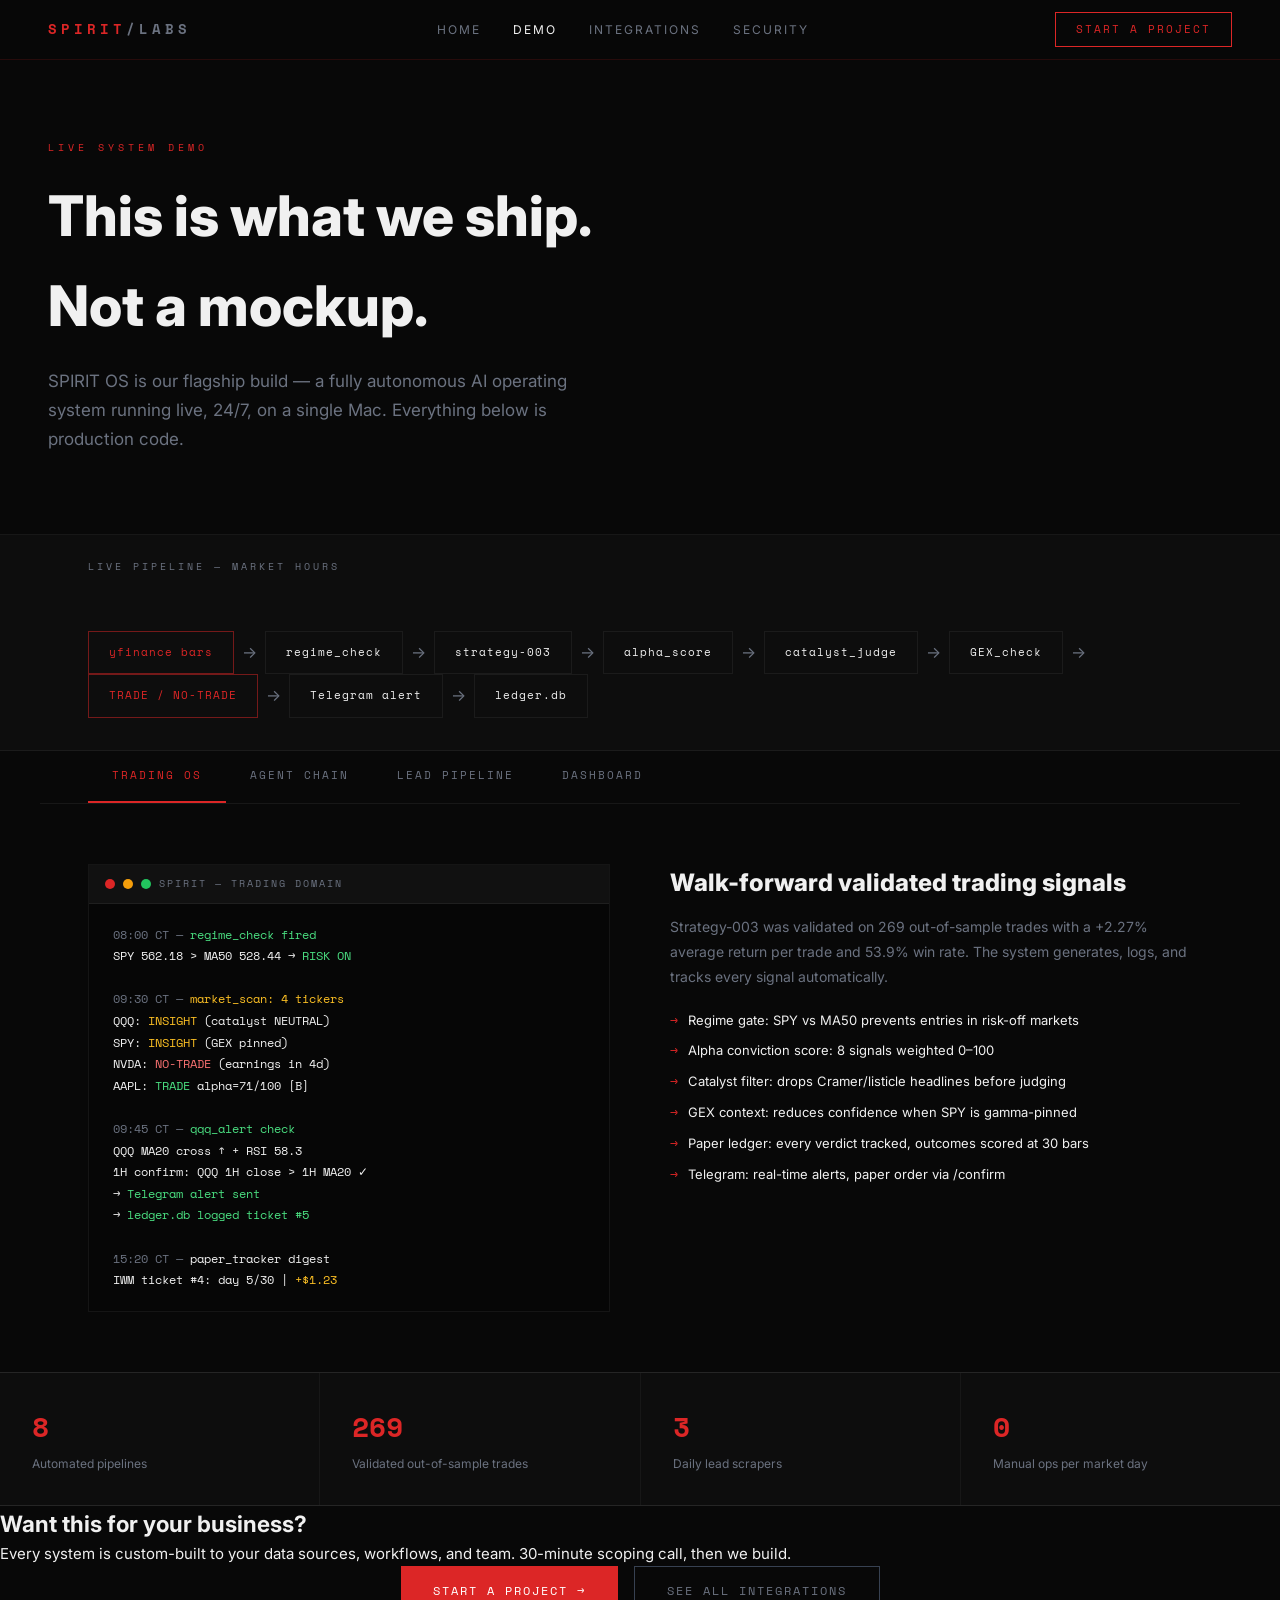
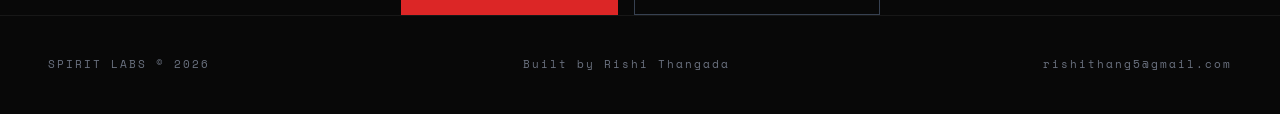
==== demo.html @ 6dc9f374 "initial build: SPIRIT Labs demo site — 4 pages, full design system - index.html: hero, services grid" ====
<!DOCTYPE html>
<html lang="en">
<head>
<meta charset="utf-8">
<title>Live Demo — SPIRIT Labs</title>
<meta name="viewport" content="width=device-width, initial-scale=1">
<link rel="stylesheet" href="shared.css">
<style>
.page-hero { padding: 140px 48px 80px; border-bottom: 1px solid var(--border2); }
.page-hero h1 { font-size: clamp(32px,5vw,56px); font-weight: 800; margin-bottom: 16px; }

/* Demo showcase */
.demo-tabs { display: flex; border-bottom: 1px solid var(--border2); max-width: 1200px; margin: 0 auto; padding: 0 48px; }
.demo-tab { padding: 16px 24px; font-family: var(--mono); font-size: 11px; letter-spacing: 2px; color: var(--muted); cursor: pointer; border-bottom: 2px solid transparent; transition: all .2s; text-transform: uppercase; }
.demo-tab:hover { color: var(--text); }
.demo-tab.active { color: var(--accent); border-bottom-color: var(--accent); }

.demo-panel { display: none; padding: 60px 48px; max-width: 1200px; margin: 0 auto; }
.demo-panel.active { display: grid; grid-template-columns: 1fr 1fr; gap: 60px; align-items: start; }

.demo-screen {
  background: #060606; border: 1px solid var(--border2);
  font-family: var(--mono); font-size: 12px; line-height: 1.8; overflow: hidden;
}
.screen-bar { background: #111; padding: 10px 16px; border-bottom: 1px solid var(--border2); display: flex; align-items: center; gap: 8px; font-size: 10px; color: var(--muted); letter-spacing: 2px; }
.dot { width: 10px; height: 10px; border-radius: 50%; }
.d-red{background:#dc2626;} .d-amber{background:#f59e0b;} .d-green{background:#22c55e;}
.screen-body { padding: 20px 24px; min-height: 280px; }
.s-red   { color: #f87171; }
.s-green { color: #4ade80; }
.s-amber { color: #fbbf24; }
.s-blue  { color: #60a5fa; }
.s-gray  { color: #6b7280; }
.s-white { color: #f0f0f0; }

.demo-copy h3 { font-size: 24px; font-weight: 800; margin-bottom: 12px; }
.demo-copy p  { font-size: 14px; color: var(--muted); line-height: 1.8; margin-bottom: 20px; }
.demo-points  { list-style: none; display: flex; flex-direction: column; gap: 10px; }
.demo-points li { font-size: 13px; display: flex; gap: 10px; align-items: start; }
.demo-points li::before { content: '→'; color: var(--accent); flex-shrink: 0; font-family: var(--mono); }

/* Stats row */
.stats-row { display: grid; grid-template-columns: repeat(4,1fr); gap: 1px; background: var(--border2); border-top: 1px solid var(--border2); border-bottom: 1px solid var(--border2); }
.stat-block { background: var(--surface); padding: 32px; }
.stat-n { font-family: var(--mono); font-size: 28px; font-weight: 700; color: var(--accent); margin-bottom: 4px; }
.stat-l { font-size: 12px; color: var(--muted); }

/* Pipeline viz */
.pipeline { display: flex; align-items: center; gap: 0; flex-wrap: wrap; padding: 32px 48px; max-width: 1200px; margin: 0 auto; }
.pipe-node { background: var(--surface); border: 1px solid var(--border2); padding: 12px 20px; font-family: var(--mono); font-size: 11px; color: var(--text); letter-spacing: 1px; white-space: nowrap; }
.pipe-node.accent { border-color: rgba(220,38,38,0.5); color: var(--accent); }
.pipe-arrow { color: var(--muted); padding: 0 8px; font-size: 16px; }

@media (max-width:900px) {
  .demo-panel.active { grid-template-columns: 1fr; }
  .stats-row { grid-template-columns: repeat(2,1fr); }
  .pipeline { gap: 8px; }
  .pipe-arrow { display:none; }
}
</style>
</head>
<body>

<nav class="topnav">
  <div class="nav-logo">SPIRIT<span>/LABS</span></div>
  <div class="nav-links">
    <a href="index.html">Home</a>
    <a href="demo.html" class="active">Demo</a>
    <a href="integrations.html">Integrations</a>
    <a href="security.html">Security</a>
  </div>
  <a href="mailto:rishithang5@gmail.com" class="nav-cta">Start a Project</a>
</nav>

<div class="page-hero">
  <div style="max-width:1200px; margin:0 auto;">
    <p class="section-label">Live System Demo</p>
    <h1>This is what we ship.<br>Not a mockup.</h1>
    <p style="font-size:17px;color:var(--muted);max-width:540px;line-height:1.7;">
      SPIRIT OS is our flagship build — a fully autonomous AI operating system running live, 24/7, on a single Mac. Everything below is production code.
    </p>
  </div>
</div>

<!-- Pipeline viz -->
<div style="border-bottom:1px solid var(--border2); background:var(--surface);">
  <div style="max-width:1200px; margin:0 auto; padding:24px 48px; font-family:var(--mono); font-size:10px; letter-spacing:3px; color:var(--muted);">LIVE PIPELINE — MARKET HOURS</div>
  <div class="pipeline">
    <div class="pipe-node accent">yfinance bars</div>
    <div class="pipe-arrow">→</div>
    <div class="pipe-node">regime_check</div>
    <div class="pipe-arrow">→</div>
    <div class="pipe-node">strategy-003</div>
    <div class="pipe-arrow">→</div>
    <div class="pipe-node">alpha_score</div>
    <div class="pipe-arrow">→</div>
    <div class="pipe-node">catalyst_judge</div>
    <div class="pipe-arrow">→</div>
    <div class="pipe-node">GEX_check</div>
    <div class="pipe-arrow">→</div>
    <div class="pipe-node accent">TRADE / NO-TRADE</div>
    <div class="pipe-arrow">→</div>
    <div class="pipe-node">Telegram alert</div>
    <div class="pipe-arrow">→</div>
    <div class="pipe-node">ledger.db</div>
  </div>
</div>

<!-- Tab navigation -->
<div class="demo-tabs">
  <div class="demo-tab active" onclick="showTab('trading')">Trading OS</div>
  <div class="demo-tab" onclick="showTab('agents')">Agent Chain</div>
  <div class="demo-tab" onclick="showTab('leads')">Lead Pipeline</div>
  <div class="demo-tab" onclick="showTab('dashboard')">Dashboard</div>
</div>

<!-- TRADING TAB -->
<div id="tab-trading" class="demo-panel active">
  <div class="demo-screen">
    <div class="screen-bar"><div class="dot d-red"></div><div class="dot d-amber"></div><div class="dot d-green"></div><span>SPIRIT — TRADING DOMAIN</span></div>
    <div class="screen-body">
      <div><span class="s-gray">08:00 CT —</span> <span class="s-green">regime_check fired</span></div>
      <div><span class="s-gray">         </span> SPY 562.18 &gt; MA50 528.44 → <span class="s-green">RISK ON</span></div>
      <div>&nbsp;</div>
      <div><span class="s-gray">09:30 CT —</span> <span class="s-amber">market_scan: 4 tickers</span></div>
      <div><span class="s-gray">         </span> QQQ: <span class="s-amber">INSIGHT</span> (catalyst NEUTRAL)</div>
      <div><span class="s-gray">         </span> SPY: <span class="s-amber">INSIGHT</span> (GEX pinned)</div>
      <div><span class="s-gray">         </span> NVDA: <span class="s-red">NO-TRADE</span> (earnings in 4d)</div>
      <div><span class="s-gray">         </span> AAPL: <span class="s-green">TRADE</span> alpha=71/100 [B]</div>
      <div>&nbsp;</div>
      <div><span class="s-gray">09:45 CT —</span> <span class="s-green">qqq_alert check</span></div>
      <div><span class="s-gray">         </span> QQQ MA20 cross ↑ + RSI 58.3</div>
      <div><span class="s-gray">         </span> 1H confirm: QQQ 1H close &gt; 1H MA20 ✓</div>
      <div><span class="s-gray">         </span> → <span class="s-green">Telegram alert sent</span></div>
      <div><span class="s-gray">         </span> → <span class="s-green">ledger.db logged ticket #5</span></div>
      <div>&nbsp;</div>
      <div><span class="s-gray">15:20 CT —</span> paper_tracker digest</div>
      <div><span class="s-gray">         </span> IWM ticket #4: day 5/30 | <span class="s-amber">+$1.23</span></div>
    </div>
  </div>
  <div class="demo-copy">
    <h3>Walk-forward validated trading signals</h3>
    <p>Strategy-003 was validated on 269 out-of-sample trades with a +2.27% average return per trade and 53.9% win rate. The system generates, logs, and tracks every signal automatically.</p>
    <ul class="demo-points">
      <li>Regime gate: SPY vs MA50 prevents entries in risk-off markets</li>
      <li>Alpha conviction score: 8 signals weighted 0–100</li>
      <li>Catalyst filter: drops Cramer/listicle headlines before judging</li>
      <li>GEX context: reduces confidence when SPY is gamma-pinned</li>
      <li>Paper ledger: every verdict tracked, outcomes scored at 30 bars</li>
      <li>Telegram: real-time alerts, paper order via /confirm</li>
    </ul>
  </div>
</div>

<!-- AGENTS TAB -->
<div id="tab-agents" class="demo-panel">
  <div class="demo-screen">
    <div class="screen-bar"><div class="dot d-red"></div><div class="dot d-amber"></div><div class="dot d-green"></div><span>ops.py — AGENT DISPATCH</span></div>
    <div class="screen-body">
      <div><span class="s-blue">&gt; /ops</span> <span class="s-white">research: who is buying AI infrastructure in Austin</span></div>
      <div>&nbsp;</div>
      <div><span class="s-gray">routing →</span> <span class="s-amber">research agent</span></div>
      <div><span class="s-gray">backend →</span> <span class="s-green">Ollama llama3.2</span> (fast/cheap)</div>
      <div><span class="s-gray">skill   →</span> prompts/skills/research.md loaded</div>
      <div><span class="s-gray">status  →</span> running...</div>
      <div>&nbsp;</div>
      <div><span class="s-green">done</span> in 4.2s → <span class="s-gray">logs/2026-06-23.jsonl</span></div>
      <div><span class="s-gray">saved  →</span> Obsidian/SPIRIT/Daily/2026-06-23.md</div>
      <div>&nbsp;</div>
      <div><span class="s-blue">&gt; /idea</span> <span class="s-white">AAPL momentum check</span></div>
      <div>&nbsp;</div>
      <div><span class="s-gray">routing →</span> <span class="s-amber">trading agent</span></div>
      <div><span class="s-gray">backend →</span> <span class="s-red">Claude Sonnet</span> (heavy reasoning)</div>
      <div><span class="s-gray">         </span> Codex fallback ready</div>
      <div><span class="s-gray">verdict →</span> <span class="s-green">TRADE</span> alpha=71 [B] regime=ON</div>
      <div><span class="s-gray">         </span> <span class="s-green">Telegram alert dispatched</span></div>
    </div>
  </div>
  <div class="demo-copy">
    <h3>Multi-model agent orchestration</h3>
    <p>ops.py routes every task to the right model automatically — cheap and fast for bulk work, powerful reasoning for complex decisions. Every run is logged and visible in SPIRIT.</p>
    <ul class="demo-points">
      <li>Auto-classification: research / trading / code / summarize / content</li>
      <li>Model chain: Ollama → Gemini → Codex → Claude (cost-optimized)</li>
      <li>Skill files: CEO-mindset prompts loaded fresh per agent run</li>
      <li>Full observability: routing → running → done/failed in real time</li>
      <li>Obsidian sync: every output appended to your vault automatically</li>
      <li>Telegram interface: run any agent from your phone</li>
    </ul>
  </div>
</div>

<!-- LEADS TAB -->
<div id="tab-leads" class="demo-panel">
  <div class="demo-screen">
    <div class="screen-bar"><div class="dot d-red"></div><div class="dot d-amber"></div><div class="dot d-green"></div><span>leads pipeline — daily 06:00</span></div>
    <div class="screen-body">
      <div><span class="s-gray">06:00 —</span> <span class="s-amber">reddit_leads.py</span></div>
      <div><span class="s-gray">        </span> r/forhire RSS → <span class="s-green">13 filtered</span> (excl. For Hire)</div>
      <div><span class="s-gray">        </span> top lead: [Hiring] TikTok automation — score 20/30</div>
      <div>&nbsp;</div>
      <div><span class="s-gray">06:03 —</span> <span class="s-amber">hn_leads.py</span></div>
      <div><span class="s-gray">        </span> HN Algolia → 8 posts scanned → <span class="s-green">2 saved</span></div>
      <div>&nbsp;</div>
      <div><span class="s-gray">06:06 —</span> <span class="s-amber">upwork_leads.py</span></div>
      <div><span class="s-gray">        </span> WWR RSS → 48 leads → <span class="s-green">22/30 top score</span></div>
      <div><span class="s-gray">        </span> Lemon.io | Senior React Full-stack Developer</div>
      <div>&nbsp;</div>
      <div><span class="s-gray">06:10 —</span> leads.db updated: <span class="s-green">+27 new entries</span></div>
      <div><span class="s-gray">        </span> Telegram digest sent → 3 warm leads flagged</div>
      <div>&nbsp;</div>
      <div><span class="s-gray">status →</span> <span class="s-green">27 scored</span> | <span class="s-amber">3 parked</span> | 0 dupes</div>
      <div><span class="s-gray">        </span> next run: tomorrow 06:00</div>
    </div>
  </div>
  <div class="demo-copy">
    <h3>Automated lead intelligence, zero manual work</h3>
    <p>Three scrapers run daily at 6am, pull buyer-intent posts from Reddit, HN, and WWR, score them 0-30, and surface warm leads in your Telegram before market open.</p>
    <ul class="demo-points">
      <li>Reddit RSS: r/forhire [Hiring] posts, job-seeker filtered</li>
      <li>HN Algolia: Freelancer/Hiring threads, tech founder leads</li>
      <li>WeWorkRemotely: companies posting for AI/automation roles</li>
      <li>Score 0-30: fit × urgency × reach, minimum threshold 15</li>
      <li>SQLite ledger: all leads tracked with status and draft paths</li>
      <li>Outreach drafts: generated but never sent without confirmation</li>
    </ul>
  </div>
</div>

<!-- DASHBOARD TAB -->
<div id="tab-dashboard" class="demo-panel">
  <div class="demo-screen">
    <div class="screen-bar"><div class="dot d-red"></div><div class="dot d-amber"></div><div class="dot d-green"></div><span>localhost:8766 — SPIRIT OS</span></div>
    <div class="screen-body">
      <div style="text-align:center; padding:12px 0; font-size:11px; color:var(--accent); letter-spacing:4px;">SPIRIT OS v2 — IMPERIAL COMMAND</div>
      <div style="text-align:center; font-size:10px; color:var(--muted); letter-spacing:3px; margin-bottom:16px;">Three.js WebGL · Death Star + Star Destroyer scene</div>
      <div style="display:grid; grid-template-columns:repeat(3,1fr); gap:8px; font-size:10px; font-family:var(--mono); margin-bottom:12px;">
        <div style="background:#111;padding:8px;border:1px solid #1f1f1f;"><div style="color:var(--accent)">TRADING</div><div style="color:#4ade80">ACTIVE</div></div>
        <div style="background:#111;padding:8px;border:1px solid #1f1f1f;"><div style="color:var(--accent)">BUSINESS</div><div style="color:#4ade80">ACTIVE</div></div>
        <div style="background:#111;padding:8px;border:1px solid #1f1f1f;"><div style="color:var(--accent)">RESEARCH</div><div style="color:#4ade80">ACTIVE</div></div>
        <div style="background:#111;padding:8px;border:1px solid #1f1f1f;"><div style="color:var(--accent)">PRODUCTIVITY</div><div style="color:#4ade80">ACTIVE</div></div>
        <div style="background:#111;padding:8px;border:1px solid #1f1f1f;"><div style="color:var(--accent)">CONTENT</div><div style="color:#6b7280">SCAFFOLD</div></div>
        <div style="background:#111;padding:8px;border:1px solid #1f1f1f;"><div style="color:var(--accent)">SOCIAL</div><div style="color:#6b7280">SCAFFOLD</div></div>
      </div>
      <div style="font-size:10px;color:var(--muted);">Click any ship → drill into domain page</div>
      <div style="font-size:10px;color:var(--muted);">Live data: Finnhub · Alpaca · yfinance · Gmail · Calendar</div>
    </div>
  </div>
  <div class="demo-copy">
    <h3>One dashboard. Every data source.</h3>
    <p>SPIRIT's 3D command center connects trading, business, research, and productivity into a single live view. Each node drills into a dedicated domain page with real data.</p>
    <ul class="demo-points">
      <li>Three.js WebGL scene with interactive ship nodes</li>
      <li>Click ship → full domain page (trading chart, lead table, news feed)</li>
      <li>Live data polling: 20-second refresh on market data</li>
      <li>SPIRIT design system: #080808 / #dc2626 / monospace</li>
      <li>Background scheduler: 6 automated jobs, no cron needed</li>
      <li>macOS launchd: auto-restarts on boot, always-on</li>
    </ul>
  </div>
</div>

<!-- Stats -->
<div class="stats-row">
  <div class="stat-block"><div class="stat-n">8</div><div class="stat-l">Automated pipelines</div></div>
  <div class="stat-block"><div class="stat-n">269</div><div class="stat-l">Validated out-of-sample trades</div></div>
  <div class="stat-block"><div class="stat-n">3</div><div class="stat-l">Daily lead scrapers</div></div>
  <div class="stat-block"><div class="stat-n">0</div><div class="stat-l">Manual ops per market day</div></div>
</div>

<div class="cta-block">
  <h2>Want this for your business?</h2>
  <p>Every system is custom-built to your data sources, workflows, and team. 30-minute scoping call, then we build.</p>
  <div style="display:flex;gap:16px;justify-content:center;flex-wrap:wrap;">
    <a href="mailto:rishithang5@gmail.com" class="btn-primary">Start a Project &rarr;</a>
    <a href="integrations.html" class="btn-ghost">See All Integrations</a>
  </div>
</div>

<footer class="sitefooter">
  <span>SPIRIT LABS &copy; 2026</span>
  <span>Built by <a href="https://rishithangada.github.io" target="_blank">Rishi Thangada</a></span>
  <span><a href="mailto:rishithang5@gmail.com">rishithang5@gmail.com</a></span>
</footer>

<script>
function showTab(name) {
  document.querySelectorAll('.demo-tab').forEach(t => t.classList.remove('active'));
  document.querySelectorAll('.demo-panel').forEach(p => p.classList.remove('active'));
  event.target.classList.add('active');
  document.getElementById('tab-' + name).classList.add('active');
}
</script>
</body>
</html>
---- shared.css ----
@import url('https://fonts.googleapis.com/css2?family=Space+Mono:ital,wght@0,400;0,700;1,400&family=Inter:wght@400;500;600;700;800&display=swap');

*, *::before, *::after { margin: 0; padding: 0; box-sizing: border-box; }

:root {
  --bg:       #080808;
  --surface:  #0d0d0d;
  --surface2: #111111;
  --accent:   #dc2626;
  --accent2:  #ef4444;
  --deep:     #7f1d1d;
  --text:     #f0f0f0;
  --muted:    #6b7280;
  --dim:      #374151;
  --border:   rgba(220,38,38,0.15);
  --border2:  rgba(255,255,255,0.06);
  --pos:      #16a34a;
  --amber:    #d97706;
  --mono:     'Space Mono', 'SF Mono', monospace;
  --sans:     'Inter', system-ui, sans-serif;
}

html { scroll-behavior: smooth; }
body { background: var(--bg); color: var(--text); font-family: var(--sans); font-size: 15px; line-height: 1.6; -webkit-font-smoothing: antialiased; }
a { color: inherit; text-decoration: none; }
img { display: block; max-width: 100%; }

/* ── Nav ── */
nav.topnav {
  position: fixed; top: 0; left: 0; right: 0; z-index: 100;
  display: flex; align-items: center; justify-content: space-between;
  padding: 0 48px; height: 60px;
  background: rgba(8,8,8,0.9);
  backdrop-filter: blur(12px);
  border-bottom: 1px solid var(--border);
}
.nav-logo {
  font-family: var(--mono); font-size: 14px; font-weight: 700;
  letter-spacing: 4px; color: var(--accent);
}
.nav-logo span { color: var(--muted); }
.nav-links { display: flex; align-items: center; gap: 32px; }
.nav-links a { font-size: 12px; letter-spacing: 2px; color: var(--muted); text-transform: uppercase; transition: color .2s; }
.nav-links a:hover, .nav-links a.active { color: var(--text); }
.nav-cta {
  font-family: var(--mono); font-size: 11px; letter-spacing: 2px;
  padding: 8px 20px; border: 1px solid var(--accent); color: var(--accent);
  background: transparent; cursor: pointer; transition: all .2s; text-transform: uppercase;
}
.nav-cta:hover { background: var(--accent); color: #fff; }

/* ── Buttons ── */
.btn-primary {
  display: inline-flex; align-items: center; gap: 8px;
  font-family: var(--mono); font-size: 12px; letter-spacing: 2px; text-transform: uppercase;
  padding: 14px 32px; background: var(--accent); color: #fff; border: none; cursor: pointer;
  transition: background .2s;
}
.btn-primary:hover { background: var(--accent2); }
.btn-ghost {
  display: inline-flex; align-items: center; gap: 8px;
  font-family: var(--mono); font-size: 12px; letter-spacing: 2px; text-transform: uppercase;
  padding: 14px 32px; background: transparent; color: var(--muted); border: 1px solid var(--dim);
  cursor: pointer; transition: all .2s;
}
.btn-ghost:hover { border-color: var(--accent); color: var(--accent); }

/* ── Section commons ── */
.section { padding: 100px 48px; max-width: 1200px; margin: 0 auto; }
.section-label { font-family: var(--mono); font-size: 10px; letter-spacing: 4px; color: var(--accent); text-transform: uppercase; margin-bottom: 16px; }
.section-title { font-size: 40px; font-weight: 800; line-height: 1.15; color: var(--text); margin-bottom: 16px; }
.section-sub { font-size: 16px; color: var(--muted); max-width: 560px; line-height: 1.7; }

/* ── Cards ── */
.card {
  background: var(--surface); border: 1px solid var(--border2);
  padding: 32px; transition: border-color .2s;
}
.card:hover { border-color: var(--border); }
.card-label { font-family: var(--mono); font-size: 9px; letter-spacing: 3px; color: var(--accent); text-transform: uppercase; margin-bottom: 12px; }
.card-title { font-size: 18px; font-weight: 700; margin-bottom: 10px; }
.card-body { font-size: 14px; color: var(--muted); line-height: 1.7; }

/* ── Tag chips ── */
.tag {
  display: inline-block; font-family: var(--mono); font-size: 10px; letter-spacing: 1px;
  padding: 3px 10px; border: 1px solid var(--border2); color: var(--muted);
}
.tag.red   { border-color: rgba(220,38,38,0.4); color: var(--accent); }
.tag.green { border-color: rgba(22,163,74,0.4); color: var(--pos); }
.tag.amber { border-color: rgba(215,119,6,0.4);  color: var(--amber); }

/* ── Divider ── */
.divider { border: none; border-top: 1px solid var(--border2); margin: 0; }

/* ── Footer ── */
footer.sitefooter {
  border-top: 1px solid var(--border2); padding: 40px 48px;
  display: flex; align-items: center; justify-content: space-between;
  font-family: var(--mono); font-size: 11px; color: var(--muted); letter-spacing: 2px;
}
footer.sitefooter a:hover { color: var(--accent); }

/* ── Glow pulse ── */
@keyframes glow-pulse { 0%,100%{box-shadow:0 0 20px rgba(220,38,38,0.2)} 50%{box-shadow:0 0 40px rgba(220,38,38,0.5)} }
@keyframes blink { 0%,100%{opacity:1} 50%{opacity:.4} }

.live-dot {
  display: inline-block; width: 7px; height: 7px; border-radius: 50%;
  background: var(--pos); box-shadow: 0 0 6px var(--pos); animation: blink 1.8s ease-in-out infinite;
  vertical-align: middle; margin-right: 6px;
}

/* ── Code block ── */
.code-block {
  background: #0a0a0a; border: 1px solid var(--border2); border-left: 3px solid var(--accent);
  padding: 20px 24px; font-family: var(--mono); font-size: 12px; color: #ccc;
  line-height: 1.8; overflow-x: auto;
}
.code-block .c-red   { color: var(--accent); }
.code-block .c-green { color: #4ade80; }
.code-block .c-amber { color: #fbbf24; }
.code-block .c-gray  { color: var(--muted); }

/* ── Responsive ── */
@media (max-width: 768px) {
  nav.topnav { padding: 0 20px; }
  .nav-links { display: none; }
  .section { padding: 80px 20px; }
  .section-title { font-size: 28px; }
  footer.sitefooter { flex-direction: column; gap: 12px; text-align: center; }
}
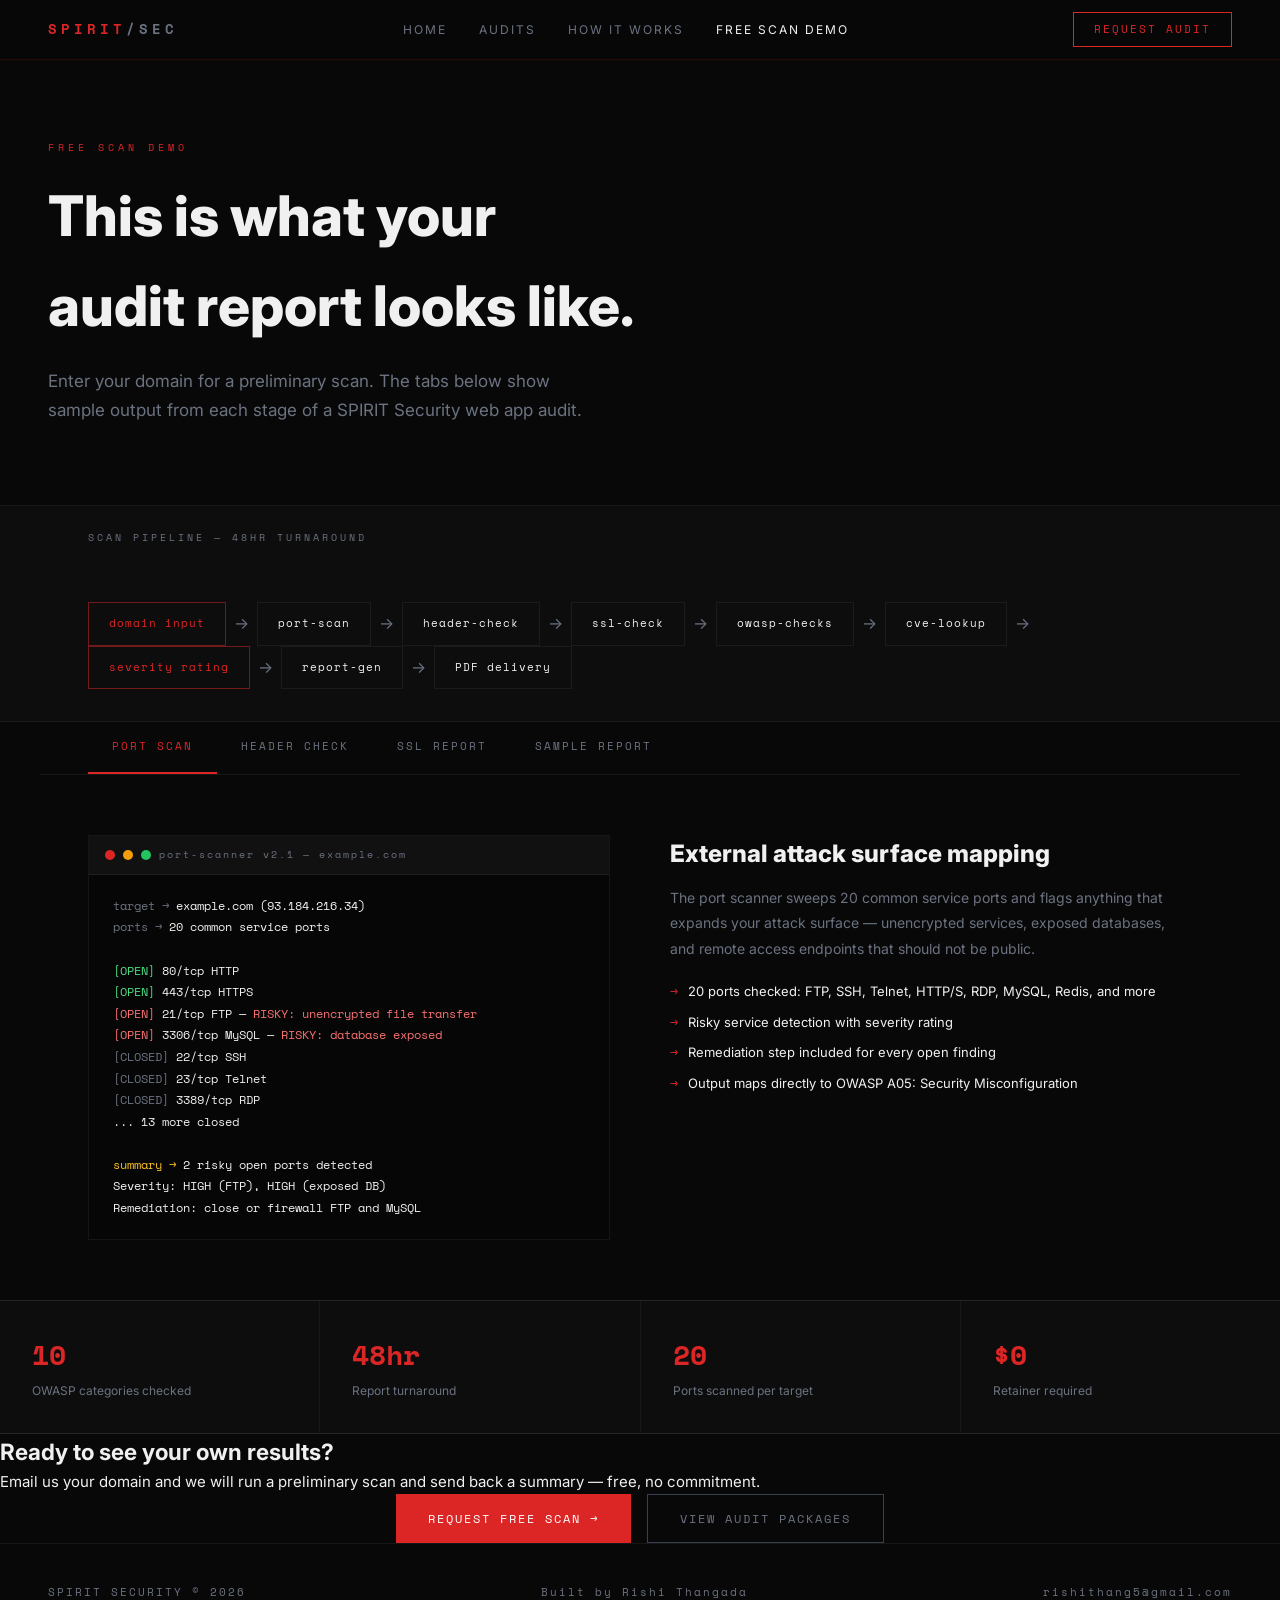
==== commit 987d666d: "rebrand: SPIRIT Security cybersec auditing company" ====
--- a/demo.html
+++ b/demo.html
@@ -2,7 +2,7 @@
 <html lang="en">
 <head>
 <meta charset="utf-8">
-<title>Live Demo — SPIRIT Labs</title>
+<title>Free Scan Demo — SPIRIT Security</title>
 <meta name="viewport" content="width=device-width, initial-scale=1">
 <link rel="stylesheet" href="shared.css">
 <style>
@@ -62,223 +62,209 @@
 <body>
 
 <nav class="topnav">
-  <div class="nav-logo">SPIRIT<span>/LABS</span></div>
+  <div class="nav-logo">SPIRIT<span>/SEC</span></div>
   <div class="nav-links">
     <a href="index.html">Home</a>
-    <a href="demo.html" class="active">Demo</a>
-    <a href="integrations.html">Integrations</a>
-    <a href="security.html">Security</a>
-  </div>
-  <a href="mailto:rishithang5@gmail.com" class="nav-cta">Start a Project</a>
+    <a href="security.html">Audits</a>
+    <a href="integrations.html">How It Works</a>
+    <a href="demo.html" class="active">Free Scan Demo</a>
+  </div>
+  <a href="mailto:rishithang5@gmail.com" class="nav-cta">Request Audit</a>
 </nav>
 
 <div class="page-hero">
   <div style="max-width:1200px; margin:0 auto;">
-    <p class="section-label">Live System Demo</p>
-    <h1>This is what we ship.<br>Not a mockup.</h1>
+    <p class="section-label">Free Scan Demo</p>
+    <h1>This is what your<br>audit report looks like.</h1>
     <p style="font-size:17px;color:var(--muted);max-width:540px;line-height:1.7;">
-      SPIRIT OS is our flagship build — a fully autonomous AI operating system running live, 24/7, on a single Mac. Everything below is production code.
+      Enter your domain for a preliminary scan. The tabs below show sample output from each stage of a SPIRIT Security web app audit.
     </p>
   </div>
 </div>
 
 <!-- Pipeline viz -->
 <div style="border-bottom:1px solid var(--border2); background:var(--surface);">
-  <div style="max-width:1200px; margin:0 auto; padding:24px 48px; font-family:var(--mono); font-size:10px; letter-spacing:3px; color:var(--muted);">LIVE PIPELINE — MARKET HOURS</div>
+  <div style="max-width:1200px; margin:0 auto; padding:24px 48px; font-family:var(--mono); font-size:10px; letter-spacing:3px; color:var(--muted);">SCAN PIPELINE — 48HR TURNAROUND</div>
   <div class="pipeline">
-    <div class="pipe-node accent">yfinance bars</div>
-    <div class="pipe-arrow">→</div>
-    <div class="pipe-node">regime_check</div>
-    <div class="pipe-arrow">→</div>
-    <div class="pipe-node">strategy-003</div>
-    <div class="pipe-arrow">→</div>
-    <div class="pipe-node">alpha_score</div>
-    <div class="pipe-arrow">→</div>
-    <div class="pipe-node">catalyst_judge</div>
-    <div class="pipe-arrow">→</div>
-    <div class="pipe-node">GEX_check</div>
-    <div class="pipe-arrow">→</div>
-    <div class="pipe-node accent">TRADE / NO-TRADE</div>
-    <div class="pipe-arrow">→</div>
-    <div class="pipe-node">Telegram alert</div>
-    <div class="pipe-arrow">→</div>
-    <div class="pipe-node">ledger.db</div>
+    <div class="pipe-node accent">domain input</div>
+    <div class="pipe-arrow">→</div>
+    <div class="pipe-node">port-scan</div>
+    <div class="pipe-arrow">→</div>
+    <div class="pipe-node">header-check</div>
+    <div class="pipe-arrow">→</div>
+    <div class="pipe-node">ssl-check</div>
+    <div class="pipe-arrow">→</div>
+    <div class="pipe-node">owasp-checks</div>
+    <div class="pipe-arrow">→</div>
+    <div class="pipe-node">cve-lookup</div>
+    <div class="pipe-arrow">→</div>
+    <div class="pipe-node accent">severity rating</div>
+    <div class="pipe-arrow">→</div>
+    <div class="pipe-node">report-gen</div>
+    <div class="pipe-arrow">→</div>
+    <div class="pipe-node">PDF delivery</div>
   </div>
 </div>
 
 <!-- Tab navigation -->
 <div class="demo-tabs">
-  <div class="demo-tab active" onclick="showTab('trading')">Trading OS</div>
-  <div class="demo-tab" onclick="showTab('agents')">Agent Chain</div>
-  <div class="demo-tab" onclick="showTab('leads')">Lead Pipeline</div>
-  <div class="demo-tab" onclick="showTab('dashboard')">Dashboard</div>
-</div>
-
-<!-- TRADING TAB -->
-<div id="tab-trading" class="demo-panel active">
-  <div class="demo-screen">
-    <div class="screen-bar"><div class="dot d-red"></div><div class="dot d-amber"></div><div class="dot d-green"></div><span>SPIRIT — TRADING DOMAIN</span></div>
-    <div class="screen-body">
-      <div><span class="s-gray">08:00 CT —</span> <span class="s-green">regime_check fired</span></div>
-      <div><span class="s-gray">         </span> SPY 562.18 &gt; MA50 528.44 → <span class="s-green">RISK ON</span></div>
-      <div>&nbsp;</div>
-      <div><span class="s-gray">09:30 CT —</span> <span class="s-amber">market_scan: 4 tickers</span></div>
-      <div><span class="s-gray">         </span> QQQ: <span class="s-amber">INSIGHT</span> (catalyst NEUTRAL)</div>
-      <div><span class="s-gray">         </span> SPY: <span class="s-amber">INSIGHT</span> (GEX pinned)</div>
-      <div><span class="s-gray">         </span> NVDA: <span class="s-red">NO-TRADE</span> (earnings in 4d)</div>
-      <div><span class="s-gray">         </span> AAPL: <span class="s-green">TRADE</span> alpha=71/100 [B]</div>
-      <div>&nbsp;</div>
-      <div><span class="s-gray">09:45 CT —</span> <span class="s-green">qqq_alert check</span></div>
-      <div><span class="s-gray">         </span> QQQ MA20 cross ↑ + RSI 58.3</div>
-      <div><span class="s-gray">         </span> 1H confirm: QQQ 1H close &gt; 1H MA20 ✓</div>
-      <div><span class="s-gray">         </span> → <span class="s-green">Telegram alert sent</span></div>
-      <div><span class="s-gray">         </span> → <span class="s-green">ledger.db logged ticket #5</span></div>
-      <div>&nbsp;</div>
-      <div><span class="s-gray">15:20 CT —</span> paper_tracker digest</div>
-      <div><span class="s-gray">         </span> IWM ticket #4: day 5/30 | <span class="s-amber">+$1.23</span></div>
-    </div>
-  </div>
-  <div class="demo-copy">
-    <h3>Walk-forward validated trading signals</h3>
-    <p>Strategy-003 was validated on 269 out-of-sample trades with a +2.27% average return per trade and 53.9% win rate. The system generates, logs, and tracks every signal automatically.</p>
-    <ul class="demo-points">
-      <li>Regime gate: SPY vs MA50 prevents entries in risk-off markets</li>
-      <li>Alpha conviction score: 8 signals weighted 0–100</li>
-      <li>Catalyst filter: drops Cramer/listicle headlines before judging</li>
-      <li>GEX context: reduces confidence when SPY is gamma-pinned</li>
-      <li>Paper ledger: every verdict tracked, outcomes scored at 30 bars</li>
-      <li>Telegram: real-time alerts, paper order via /confirm</li>
-    </ul>
-  </div>
-</div>
-
-<!-- AGENTS TAB -->
-<div id="tab-agents" class="demo-panel">
-  <div class="demo-screen">
-    <div class="screen-bar"><div class="dot d-red"></div><div class="dot d-amber"></div><div class="dot d-green"></div><span>ops.py — AGENT DISPATCH</span></div>
-    <div class="screen-body">
-      <div><span class="s-blue">&gt; /ops</span> <span class="s-white">research: who is buying AI infrastructure in Austin</span></div>
-      <div>&nbsp;</div>
-      <div><span class="s-gray">routing →</span> <span class="s-amber">research agent</span></div>
-      <div><span class="s-gray">backend →</span> <span class="s-green">Ollama llama3.2</span> (fast/cheap)</div>
-      <div><span class="s-gray">skill   →</span> prompts/skills/research.md loaded</div>
-      <div><span class="s-gray">status  →</span> running...</div>
-      <div>&nbsp;</div>
-      <div><span class="s-green">done</span> in 4.2s → <span class="s-gray">logs/2026-06-23.jsonl</span></div>
-      <div><span class="s-gray">saved  →</span> Obsidian/SPIRIT/Daily/2026-06-23.md</div>
-      <div>&nbsp;</div>
-      <div><span class="s-blue">&gt; /idea</span> <span class="s-white">AAPL momentum check</span></div>
-      <div>&nbsp;</div>
-      <div><span class="s-gray">routing →</span> <span class="s-amber">trading agent</span></div>
-      <div><span class="s-gray">backend →</span> <span class="s-red">Claude Sonnet</span> (heavy reasoning)</div>
-      <div><span class="s-gray">         </span> Codex fallback ready</div>
-      <div><span class="s-gray">verdict →</span> <span class="s-green">TRADE</span> alpha=71 [B] regime=ON</div>
-      <div><span class="s-gray">         </span> <span class="s-green">Telegram alert dispatched</span></div>
-    </div>
-  </div>
-  <div class="demo-copy">
-    <h3>Multi-model agent orchestration</h3>
-    <p>ops.py routes every task to the right model automatically — cheap and fast for bulk work, powerful reasoning for complex decisions. Every run is logged and visible in SPIRIT.</p>
-    <ul class="demo-points">
-      <li>Auto-classification: research / trading / code / summarize / content</li>
-      <li>Model chain: Ollama → Gemini → Codex → Claude (cost-optimized)</li>
-      <li>Skill files: CEO-mindset prompts loaded fresh per agent run</li>
-      <li>Full observability: routing → running → done/failed in real time</li>
-      <li>Obsidian sync: every output appended to your vault automatically</li>
-      <li>Telegram interface: run any agent from your phone</li>
-    </ul>
-  </div>
-</div>
-
-<!-- LEADS TAB -->
-<div id="tab-leads" class="demo-panel">
-  <div class="demo-screen">
-    <div class="screen-bar"><div class="dot d-red"></div><div class="dot d-amber"></div><div class="dot d-green"></div><span>leads pipeline — daily 06:00</span></div>
-    <div class="screen-body">
-      <div><span class="s-gray">06:00 —</span> <span class="s-amber">reddit_leads.py</span></div>
-      <div><span class="s-gray">        </span> r/forhire RSS → <span class="s-green">13 filtered</span> (excl. For Hire)</div>
-      <div><span class="s-gray">        </span> top lead: [Hiring] TikTok automation — score 20/30</div>
-      <div>&nbsp;</div>
-      <div><span class="s-gray">06:03 —</span> <span class="s-amber">hn_leads.py</span></div>
-      <div><span class="s-gray">        </span> HN Algolia → 8 posts scanned → <span class="s-green">2 saved</span></div>
-      <div>&nbsp;</div>
-      <div><span class="s-gray">06:06 —</span> <span class="s-amber">upwork_leads.py</span></div>
-      <div><span class="s-gray">        </span> WWR RSS → 48 leads → <span class="s-green">22/30 top score</span></div>
-      <div><span class="s-gray">        </span> Lemon.io | Senior React Full-stack Developer</div>
-      <div>&nbsp;</div>
-      <div><span class="s-gray">06:10 —</span> leads.db updated: <span class="s-green">+27 new entries</span></div>
-      <div><span class="s-gray">        </span> Telegram digest sent → 3 warm leads flagged</div>
-      <div>&nbsp;</div>
-      <div><span class="s-gray">status →</span> <span class="s-green">27 scored</span> | <span class="s-amber">3 parked</span> | 0 dupes</div>
-      <div><span class="s-gray">        </span> next run: tomorrow 06:00</div>
-    </div>
-  </div>
-  <div class="demo-copy">
-    <h3>Automated lead intelligence, zero manual work</h3>
-    <p>Three scrapers run daily at 6am, pull buyer-intent posts from Reddit, HN, and WWR, score them 0-30, and surface warm leads in your Telegram before market open.</p>
-    <ul class="demo-points">
-      <li>Reddit RSS: r/forhire [Hiring] posts, job-seeker filtered</li>
-      <li>HN Algolia: Freelancer/Hiring threads, tech founder leads</li>
-      <li>WeWorkRemotely: companies posting for AI/automation roles</li>
-      <li>Score 0-30: fit × urgency × reach, minimum threshold 15</li>
-      <li>SQLite ledger: all leads tracked with status and draft paths</li>
-      <li>Outreach drafts: generated but never sent without confirmation</li>
-    </ul>
-  </div>
-</div>
-
-<!-- DASHBOARD TAB -->
-<div id="tab-dashboard" class="demo-panel">
-  <div class="demo-screen">
-    <div class="screen-bar"><div class="dot d-red"></div><div class="dot d-amber"></div><div class="dot d-green"></div><span>localhost:8766 — SPIRIT OS</span></div>
-    <div class="screen-body">
-      <div style="text-align:center; padding:12px 0; font-size:11px; color:var(--accent); letter-spacing:4px;">SPIRIT OS v2 — IMPERIAL COMMAND</div>
-      <div style="text-align:center; font-size:10px; color:var(--muted); letter-spacing:3px; margin-bottom:16px;">Three.js WebGL · Death Star + Star Destroyer scene</div>
-      <div style="display:grid; grid-template-columns:repeat(3,1fr); gap:8px; font-size:10px; font-family:var(--mono); margin-bottom:12px;">
-        <div style="background:#111;padding:8px;border:1px solid #1f1f1f;"><div style="color:var(--accent)">TRADING</div><div style="color:#4ade80">ACTIVE</div></div>
-        <div style="background:#111;padding:8px;border:1px solid #1f1f1f;"><div style="color:var(--accent)">BUSINESS</div><div style="color:#4ade80">ACTIVE</div></div>
-        <div style="background:#111;padding:8px;border:1px solid #1f1f1f;"><div style="color:var(--accent)">RESEARCH</div><div style="color:#4ade80">ACTIVE</div></div>
-        <div style="background:#111;padding:8px;border:1px solid #1f1f1f;"><div style="color:var(--accent)">PRODUCTIVITY</div><div style="color:#4ade80">ACTIVE</div></div>
-        <div style="background:#111;padding:8px;border:1px solid #1f1f1f;"><div style="color:var(--accent)">CONTENT</div><div style="color:#6b7280">SCAFFOLD</div></div>
-        <div style="background:#111;padding:8px;border:1px solid #1f1f1f;"><div style="color:var(--accent)">SOCIAL</div><div style="color:#6b7280">SCAFFOLD</div></div>
-      </div>
-      <div style="font-size:10px;color:var(--muted);">Click any ship → drill into domain page</div>
-      <div style="font-size:10px;color:var(--muted);">Live data: Finnhub · Alpaca · yfinance · Gmail · Calendar</div>
-    </div>
-  </div>
-  <div class="demo-copy">
-    <h3>One dashboard. Every data source.</h3>
-    <p>SPIRIT's 3D command center connects trading, business, research, and productivity into a single live view. Each node drills into a dedicated domain page with real data.</p>
-    <ul class="demo-points">
-      <li>Three.js WebGL scene with interactive ship nodes</li>
-      <li>Click ship → full domain page (trading chart, lead table, news feed)</li>
-      <li>Live data polling: 20-second refresh on market data</li>
-      <li>SPIRIT design system: #080808 / #dc2626 / monospace</li>
-      <li>Background scheduler: 6 automated jobs, no cron needed</li>
-      <li>macOS launchd: auto-restarts on boot, always-on</li>
+  <div class="demo-tab active" onclick="showTab('portscan')">Port Scan</div>
+  <div class="demo-tab" onclick="showTab('headers')">Header Check</div>
+  <div class="demo-tab" onclick="showTab('ssl')">SSL Report</div>
+  <div class="demo-tab" onclick="showTab('report')">Sample Report</div>
+</div>
+
+<!-- PORT SCAN TAB -->
+<div id="tab-portscan" class="demo-panel active">
+  <div class="demo-screen">
+    <div class="screen-bar"><div class="dot d-red"></div><div class="dot d-amber"></div><div class="dot d-green"></div><span>port-scanner v2.1 — example.com</span></div>
+    <div class="screen-body">
+      <div><span class="s-gray">target  →</span> <span class="s-white">example.com (93.184.216.34)</span></div>
+      <div><span class="s-gray">ports   →</span> 20 common service ports</div>
+      <div>&nbsp;</div>
+      <div><span class="s-green">[OPEN]  </span> 80/tcp   HTTP</div>
+      <div><span class="s-green">[OPEN]  </span> 443/tcp  HTTPS</div>
+      <div><span class="s-red">[OPEN]  </span> 21/tcp   FTP — <span class="s-red">RISKY: unencrypted file transfer</span></div>
+      <div><span class="s-red">[OPEN]  </span> 3306/tcp MySQL — <span class="s-red">RISKY: database exposed</span></div>
+      <div><span class="s-gray">[CLOSED]</span> 22/tcp   SSH</div>
+      <div><span class="s-gray">[CLOSED]</span> 23/tcp   Telnet</div>
+      <div><span class="s-gray">[CLOSED]</span> 3389/tcp RDP</div>
+      <div><span class="s-gray">         </span> ... 13 more closed</div>
+      <div>&nbsp;</div>
+      <div><span class="s-amber">summary →</span> 2 risky open ports detected</div>
+      <div><span class="s-amber">         </span> Severity: HIGH (FTP), HIGH (exposed DB)</div>
+      <div><span class="s-gray">         </span> Remediation: close or firewall FTP and MySQL</div>
+    </div>
+  </div>
+  <div class="demo-copy">
+    <h3>External attack surface mapping</h3>
+    <p>The port scanner sweeps 20 common service ports and flags anything that expands your attack surface — unencrypted services, exposed databases, and remote access endpoints that should not be public.</p>
+    <ul class="demo-points">
+      <li>20 ports checked: FTP, SSH, Telnet, HTTP/S, RDP, MySQL, Redis, and more</li>
+      <li>Risky service detection with severity rating</li>
+      <li>Remediation step included for every open finding</li>
+      <li>Output maps directly to OWASP A05: Security Misconfiguration</li>
+    </ul>
+  </div>
+</div>
+
+<!-- HEADER CHECK TAB -->
+<div id="tab-headers" class="demo-panel">
+  <div class="demo-screen">
+    <div class="screen-bar"><div class="dot d-red"></div><div class="dot d-amber"></div><div class="dot d-green"></div><span>header-inspector v3.0 — example.com</span></div>
+    <div class="screen-body">
+      <div><span class="s-gray">GET https://example.com/</span></div>
+      <div>&nbsp;</div>
+      <div><span class="s-green">[PASS]  </span> Strict-Transport-Security: max-age=31536000</div>
+      <div><span class="s-red">[FAIL]  </span> Content-Security-Policy: <span class="s-red">MISSING</span></div>
+      <div><span class="s-red">[FAIL]  </span> X-Frame-Options: <span class="s-red">MISSING — clickjacking risk</span></div>
+      <div><span class="s-amber">[WARN]  </span> X-Content-Type-Options: nosniff ✓</div>
+      <div><span class="s-red">[FAIL]  </span> Referrer-Policy: <span class="s-red">MISSING</span></div>
+      <div><span class="s-red">[FAIL]  </span> Permissions-Policy: <span class="s-red">MISSING</span></div>
+      <div><span class="s-green">[PASS]  </span> X-XSS-Protection: 1; mode=block</div>
+      <div>&nbsp;</div>
+      <div><span class="s-amber">score   →</span> <span class="s-amber">2/6 headers present</span></div>
+      <div><span class="s-amber">         </span> Severity: MEDIUM (missing CSP, X-Frame)</div>
+      <div><span class="s-gray">         </span> See report for header value recommendations</div>
+    </div>
+  </div>
+  <div class="demo-copy">
+    <h3>HTTP security header gap detection</h3>
+    <p>The header inspector checks every security-relevant HTTP response header and flags gaps. Missing or misconfigured headers are one of the easiest wins in web security — and one of the most commonly overlooked.</p>
+    <ul class="demo-points">
+      <li>CSP, HSTS, X-Frame-Options, Referrer-Policy, Permissions-Policy</li>
+      <li>Each finding includes the recommended header value</li>
+      <li>Score out of 6 for quick executive communication</li>
+      <li>Maps to OWASP A05: Security Misconfiguration</li>
+    </ul>
+  </div>
+</div>
+
+<!-- SSL TAB -->
+<div id="tab-ssl" class="demo-panel">
+  <div class="demo-screen">
+    <div class="screen-bar"><div class="dot d-red"></div><div class="dot d-amber"></div><div class="dot d-green"></div><span>ssl-checker v1.4 — example.com</span></div>
+    <div class="screen-body">
+      <div><span class="s-gray">host    →</span> example.com:443</div>
+      <div>&nbsp;</div>
+      <div><span class="s-green">[PASS]  </span> Certificate valid: DigiCert SHA2 Secure Server CA</div>
+      <div><span class="s-green">[PASS]  </span> Expiry: 2026-11-14 (138 days remaining)</div>
+      <div><span class="s-green">[PASS]  </span> Subject alt names: example.com, www.example.com</div>
+      <div><span class="s-green">[PASS]  </span> TLS 1.2 supported</div>
+      <div><span class="s-green">[PASS]  </span> TLS 1.3 supported</div>
+      <div><span class="s-red">[FAIL]  </span> TLS 1.0 enabled — <span class="s-red">deprecated, disable immediately</span></div>
+      <div><span class="s-amber">[WARN]  </span> Cipher: TLS_RSA_WITH_AES_128_CBC_SHA — <span class="s-amber">weak, prefer ECDHE</span></div>
+      <div>&nbsp;</div>
+      <div><span class="s-amber">grade   →</span> <span class="s-amber">B (TLS 1.0 degrades to B)</span></div>
+      <div><span class="s-gray">         </span> Disable TLS 1.0/1.1 in server config to reach A</div>
+    </div>
+  </div>
+  <div class="demo-copy">
+    <h3>TLS/SSL certificate and cipher review</h3>
+    <p>The SSL checker validates your certificate chain, checks expiry, and reviews the supported protocol versions and cipher suites. Outdated protocols like TLS 1.0 are still common and still exploitable.</p>
+    <ul class="demo-points">
+      <li>Certificate validity and expiry countdown</li>
+      <li>Supported protocol check: TLS 1.0, 1.1, 1.2, 1.3</li>
+      <li>Cipher suite review with specific remediation</li>
+      <li>Letter grade for quick executive communication</li>
+    </ul>
+  </div>
+</div>
+
+<!-- SAMPLE REPORT TAB -->
+<div id="tab-report" class="demo-panel">
+  <div class="demo-screen">
+    <div class="screen-bar"><div class="dot d-red"></div><div class="dot d-amber"></div><div class="dot d-green"></div><span>SPIRIT SECURITY — AUDIT REPORT (SAMPLE)</span></div>
+    <div class="screen-body">
+      <div><span class="s-gray">client  →</span> <span class="s-white">Your Company · example.com</span></div>
+      <div><span class="s-gray">scope   →</span> Web App Audit (Starter package)</div>
+      <div><span class="s-gray">date    →</span> 2026-06-29 · delivered in 48hr</div>
+      <div>&nbsp;</div>
+      <div><span class="s-gray">summary →</span> <span class="s-red">2 HIGH</span> &nbsp;<span class="s-amber">3 MEDIUM</span> &nbsp;<span class="s-green">4 LOW</span> &nbsp;2 INFO</div>
+      <div>&nbsp;</div>
+      <div><span class="s-red">[HIGH]  </span> FTP exposed on port 21 — close or firewall</div>
+      <div><span class="s-red">[HIGH]  </span> MySQL exposed on port 3306 — restrict to private network</div>
+      <div><span class="s-amber">[MED]   </span> Content-Security-Policy header missing</div>
+      <div><span class="s-amber">[MED]   </span> X-Frame-Options missing — clickjacking risk</div>
+      <div><span class="s-amber">[MED]   </span> TLS 1.0 still enabled — disable in server config</div>
+      <div><span class="s-green">[LOW]   </span> Referrer-Policy not set</div>
+      <div><span class="s-green">[LOW]   </span> Weak cipher suite in use (TLS_RSA_WITH_AES_128)</div>
+      <div>&nbsp;</div>
+      <div><span class="s-gray">next    →</span> Full remediation guide with config examples</div>
+      <div><span class="s-gray">        →</span> PDF exported · 10 pages</div>
+    </div>
+  </div>
+  <div class="demo-copy">
+    <h3>A report your team can actually act on.</h3>
+    <p>Every audit produces a branded PDF. Not a raw scanner dump — a structured document with an executive summary, every finding severity-rated, and a specific remediation step for each issue.</p>
+    <ul class="demo-points">
+      <li>Executive summary: total findings by severity</li>
+      <li>Each finding: description, severity, affected component, fix</li>
+      <li>OWASP category mapping for every applicable finding</li>
+      <li>Passing checks listed so your team knows what is working</li>
     </ul>
   </div>
 </div>
 
 <!-- Stats -->
 <div class="stats-row">
-  <div class="stat-block"><div class="stat-n">8</div><div class="stat-l">Automated pipelines</div></div>
-  <div class="stat-block"><div class="stat-n">269</div><div class="stat-l">Validated out-of-sample trades</div></div>
-  <div class="stat-block"><div class="stat-n">3</div><div class="stat-l">Daily lead scrapers</div></div>
-  <div class="stat-block"><div class="stat-n">0</div><div class="stat-l">Manual ops per market day</div></div>
+  <div class="stat-block"><div class="stat-n">10</div><div class="stat-l">OWASP categories checked</div></div>
+  <div class="stat-block"><div class="stat-n">48hr</div><div class="stat-l">Report turnaround</div></div>
+  <div class="stat-block"><div class="stat-n">20</div><div class="stat-l">Ports scanned per target</div></div>
+  <div class="stat-block"><div class="stat-n">$0</div><div class="stat-l">Retainer required</div></div>
 </div>
 
 <div class="cta-block">
-  <h2>Want this for your business?</h2>
-  <p>Every system is custom-built to your data sources, workflows, and team. 30-minute scoping call, then we build.</p>
+  <h2>Ready to see your own results?</h2>
+  <p>Email us your domain and we will run a preliminary scan and send back a summary — free, no commitment.</p>
   <div style="display:flex;gap:16px;justify-content:center;flex-wrap:wrap;">
-    <a href="mailto:rishithang5@gmail.com" class="btn-primary">Start a Project &rarr;</a>
-    <a href="integrations.html" class="btn-ghost">See All Integrations</a>
+    <a href="mailto:rishithang5@gmail.com" class="btn-primary">Request Free Scan &rarr;</a>
+    <a href="security.html" class="btn-ghost">View Audit Packages</a>
   </div>
 </div>
 
 <footer class="sitefooter">
-  <span>SPIRIT LABS &copy; 2026</span>
+  <span>SPIRIT SECURITY &copy; 2026</span>
   <span>Built by <a href="https://rishithangada.github.io" target="_blank">Rishi Thangada</a></span>
   <span><a href="mailto:rishithang5@gmail.com">rishithang5@gmail.com</a></span>
 </footer>
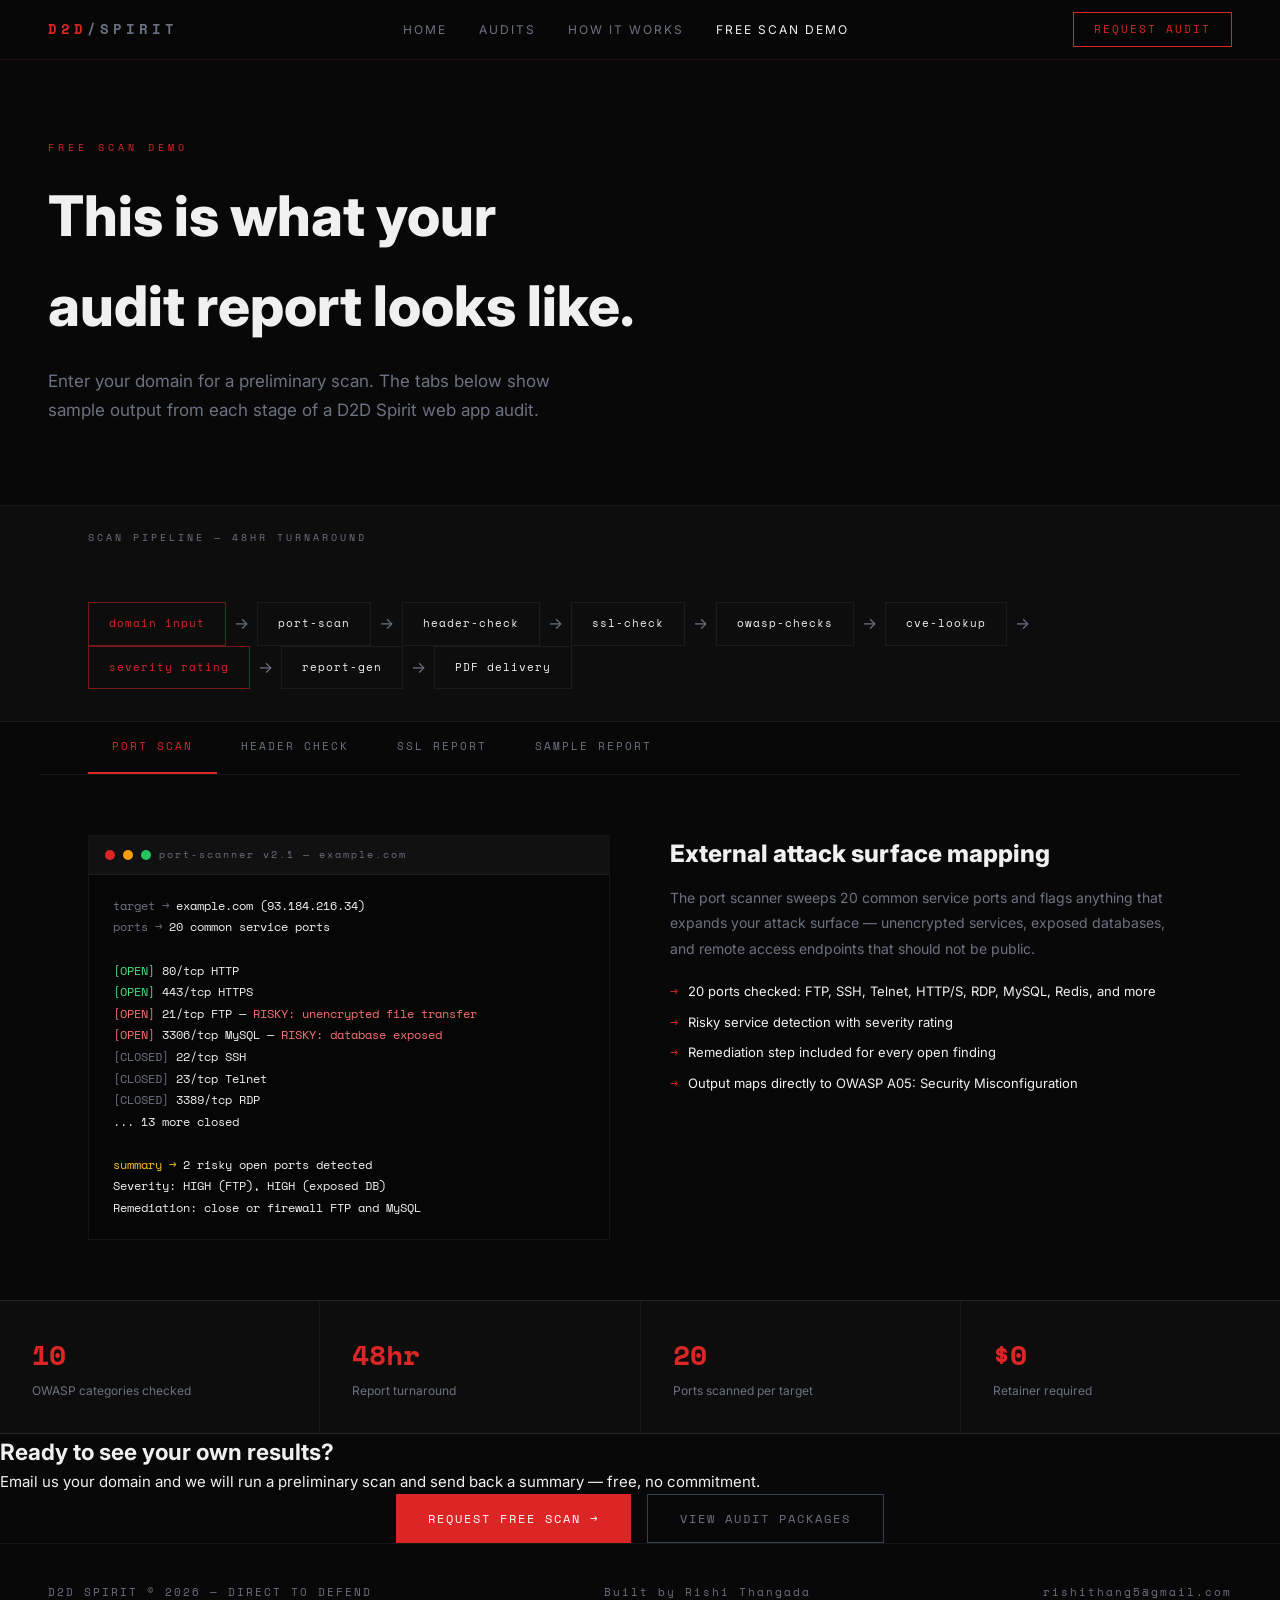
==== commit 3801add5: "D2D Spirit: shield logo, security score card, timestamp terminal, compare strip" ====
--- a/demo.html
+++ b/demo.html
@@ -2,7 +2,7 @@
 <html lang="en">
 <head>
 <meta charset="utf-8">
-<title>Free Scan Demo — SPIRIT Security</title>
+<title>Demo Scan — D2D Spirit | Direct to Defend</title>
 <meta name="viewport" content="width=device-width, initial-scale=1">
 <link rel="stylesheet" href="shared.css">
 <style>
@@ -62,7 +62,7 @@
 <body>
 
 <nav class="topnav">
-  <div class="nav-logo">SPIRIT<span>/SEC</span></div>
+  <div class="nav-logo">D2D<span>/SPIRIT</span></div>
   <div class="nav-links">
     <a href="index.html">Home</a>
     <a href="security.html">Audits</a>
@@ -77,7 +77,7 @@
     <p class="section-label">Free Scan Demo</p>
     <h1>This is what your<br>audit report looks like.</h1>
     <p style="font-size:17px;color:var(--muted);max-width:540px;line-height:1.7;">
-      Enter your domain for a preliminary scan. The tabs below show sample output from each stage of a SPIRIT Security web app audit.
+      Enter your domain for a preliminary scan. The tabs below show sample output from each stage of a D2D Spirit web app audit.
     </p>
   </div>
 </div>
@@ -214,7 +214,7 @@
 <!-- SAMPLE REPORT TAB -->
 <div id="tab-report" class="demo-panel">
   <div class="demo-screen">
-    <div class="screen-bar"><div class="dot d-red"></div><div class="dot d-amber"></div><div class="dot d-green"></div><span>SPIRIT SECURITY — AUDIT REPORT (SAMPLE)</span></div>
+    <div class="screen-bar"><div class="dot d-red"></div><div class="dot d-amber"></div><div class="dot d-green"></div><span>D2D SPIRIT — AUDIT REPORT (SAMPLE)</span></div>
     <div class="screen-body">
       <div><span class="s-gray">client  →</span> <span class="s-white">Your Company · example.com</span></div>
       <div><span class="s-gray">scope   →</span> Web App Audit (Starter package)</div>
@@ -264,7 +264,7 @@
 </div>
 
 <footer class="sitefooter">
-  <span>SPIRIT SECURITY &copy; 2026</span>
+  <span>D2D SPIRIT &copy; 2026 — DIRECT TO DEFEND</span>
   <span>Built by <a href="https://rishithangada.github.io" target="_blank">Rishi Thangada</a></span>
   <span><a href="mailto:rishithang5@gmail.com">rishithang5@gmail.com</a></span>
 </footer>
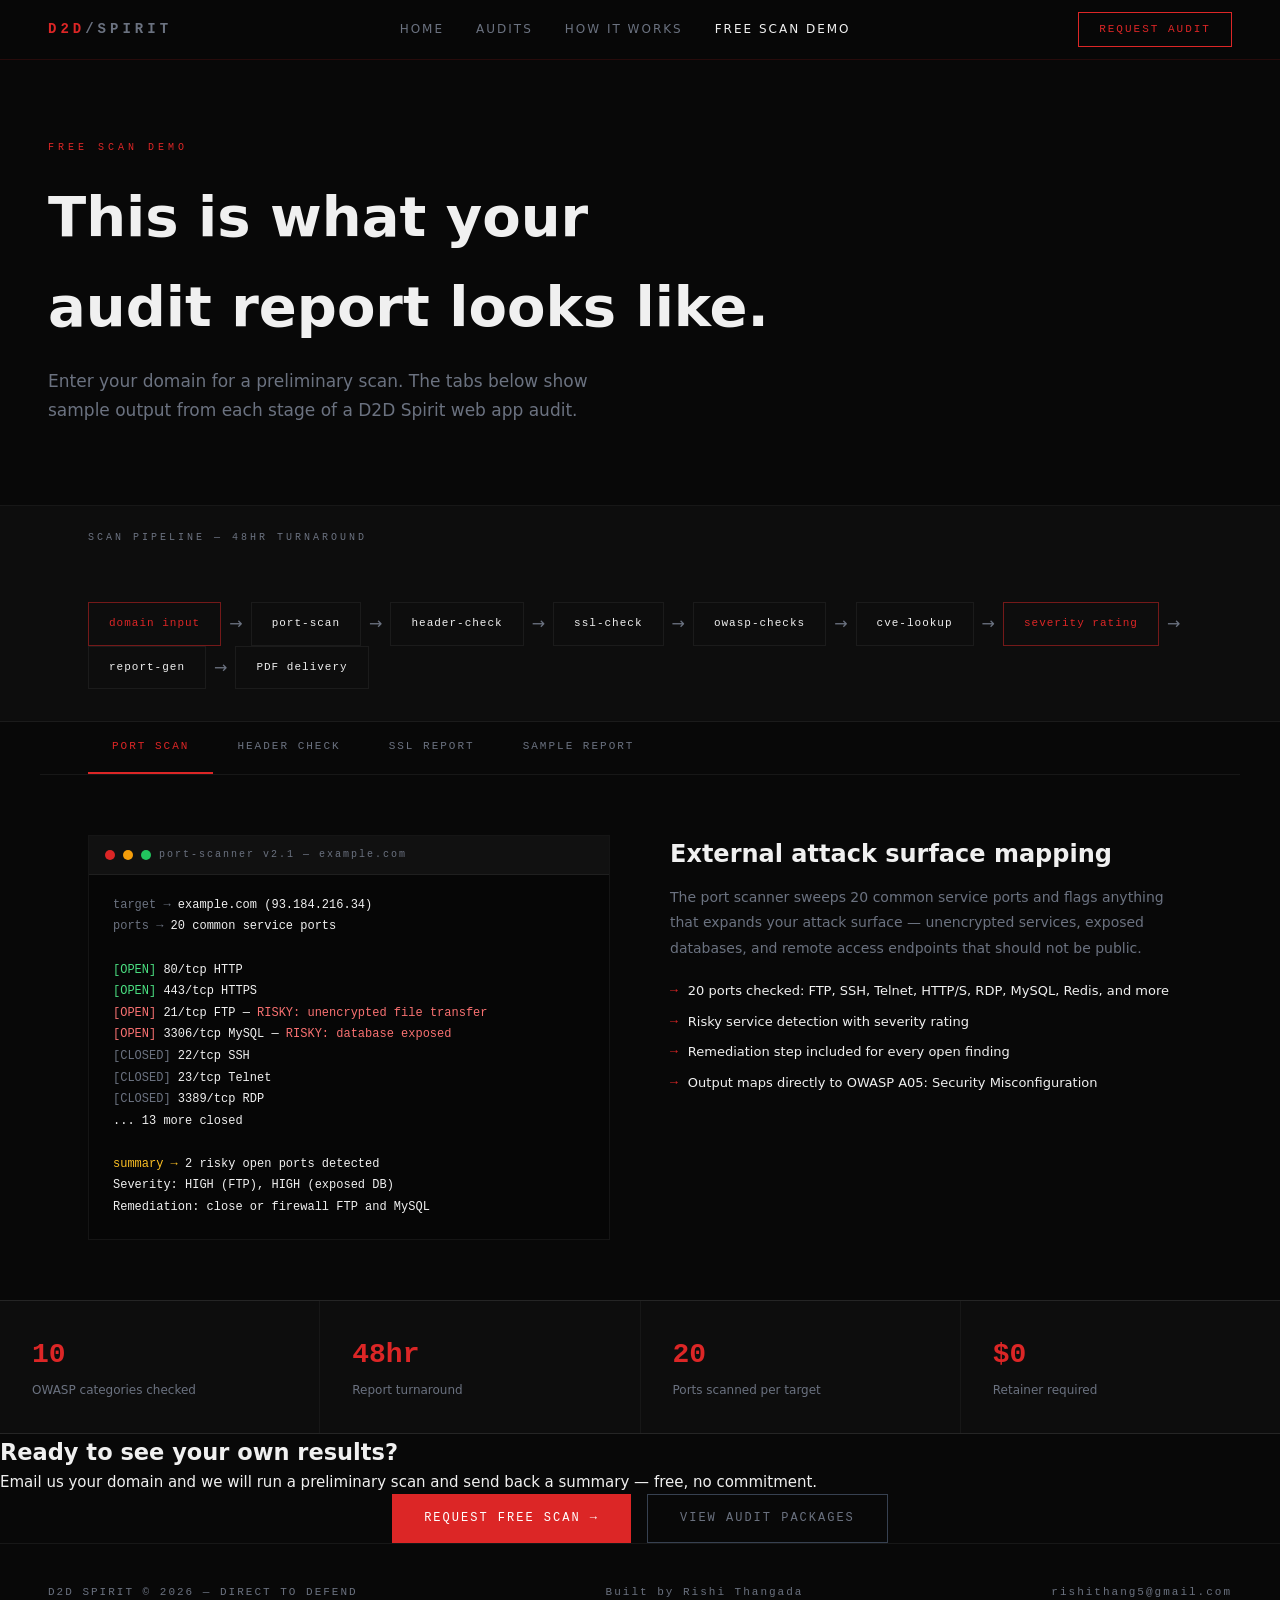
==== commit effbcb0b: "Add CSP, X-Frame-Options, Referrer-Policy headers" ====
--- a/demo.html
+++ b/demo.html
@@ -2,6 +2,9 @@
 <html lang="en">
 <head>
 <meta charset="utf-8">
+<meta http-equiv="Content-Security-Policy" content="default-src 'self'; script-src 'self' 'unsafe-inline'; style-src 'self' 'unsafe-inline'; img-src 'self' data:; connect-src 'self' https://buy.stripe.com;">
+<meta http-equiv="X-Frame-Options" content="DENY">
+<meta name="referrer" content="strict-origin-when-cross-origin">
 <title>Demo Scan — D2D Spirit | Direct to Defend</title>
 <meta name="viewport" content="width=device-width, initial-scale=1">
 <link rel="stylesheet" href="shared.css">
